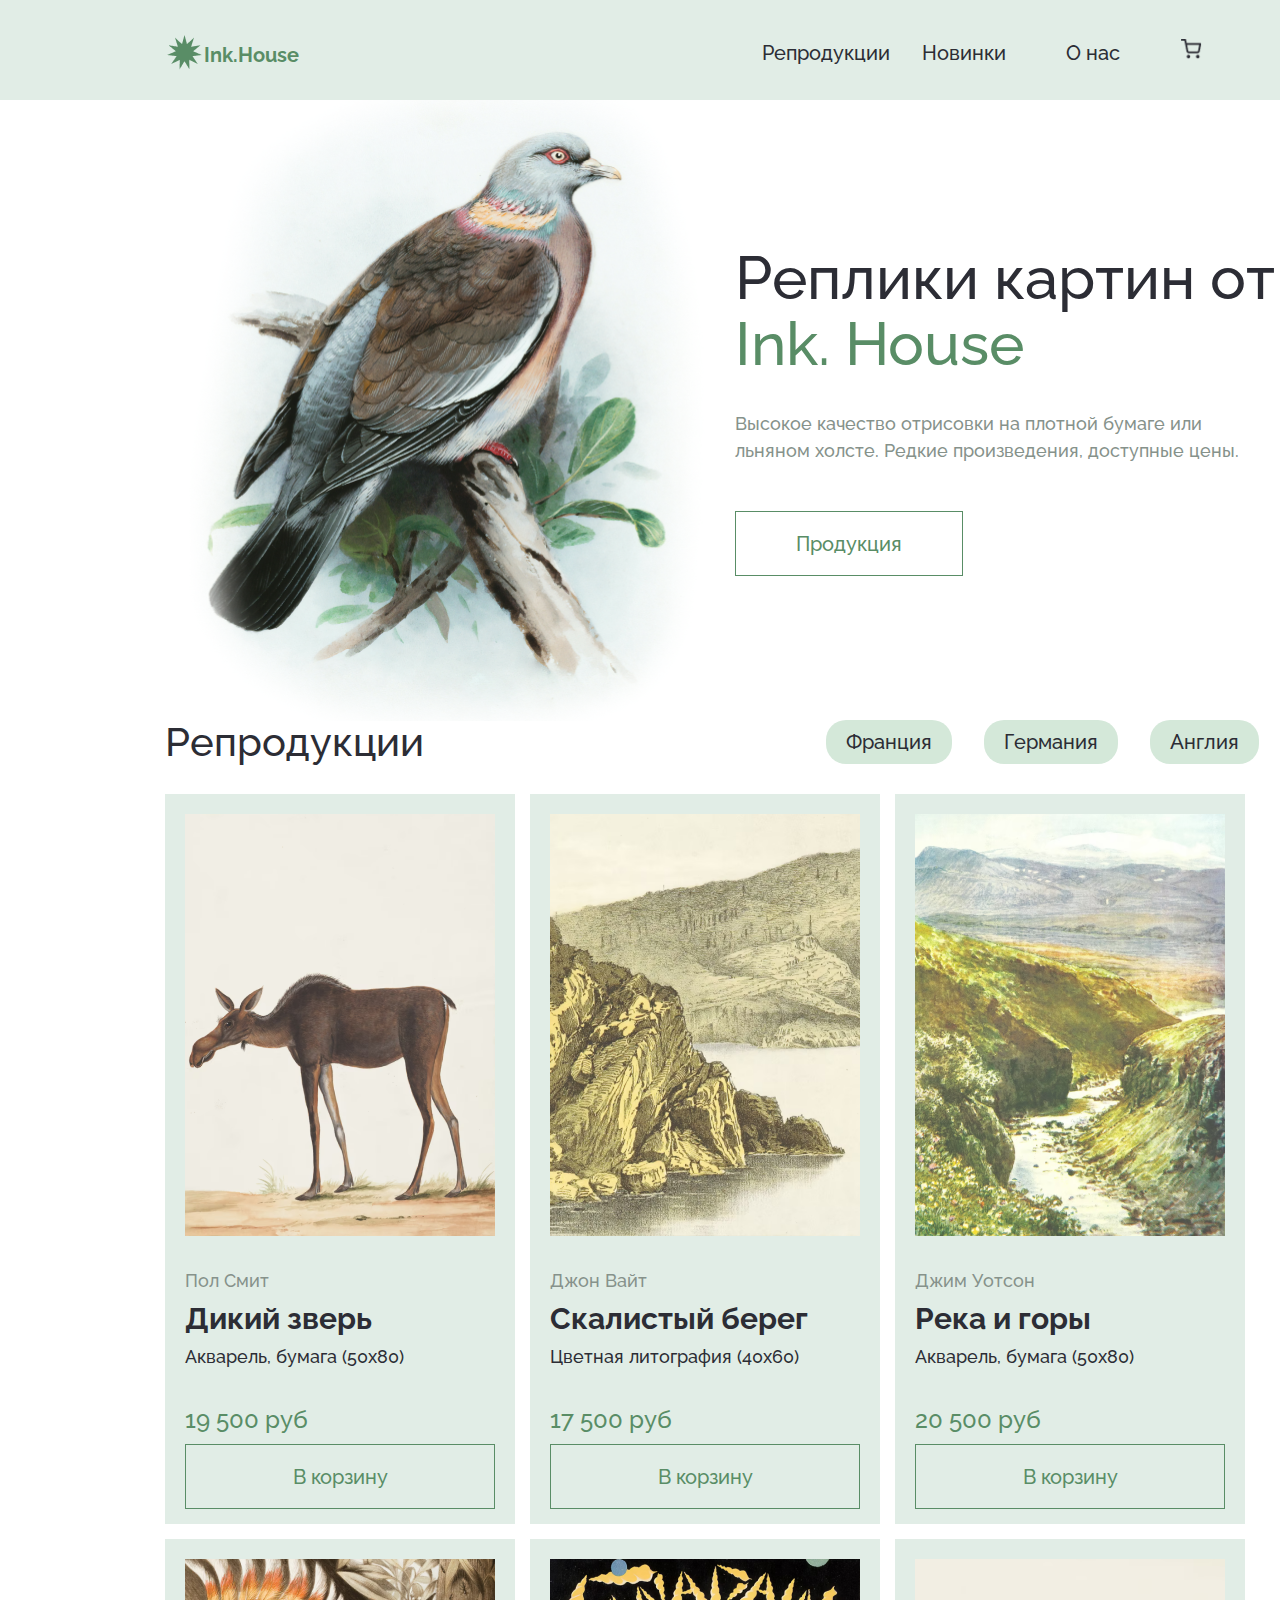
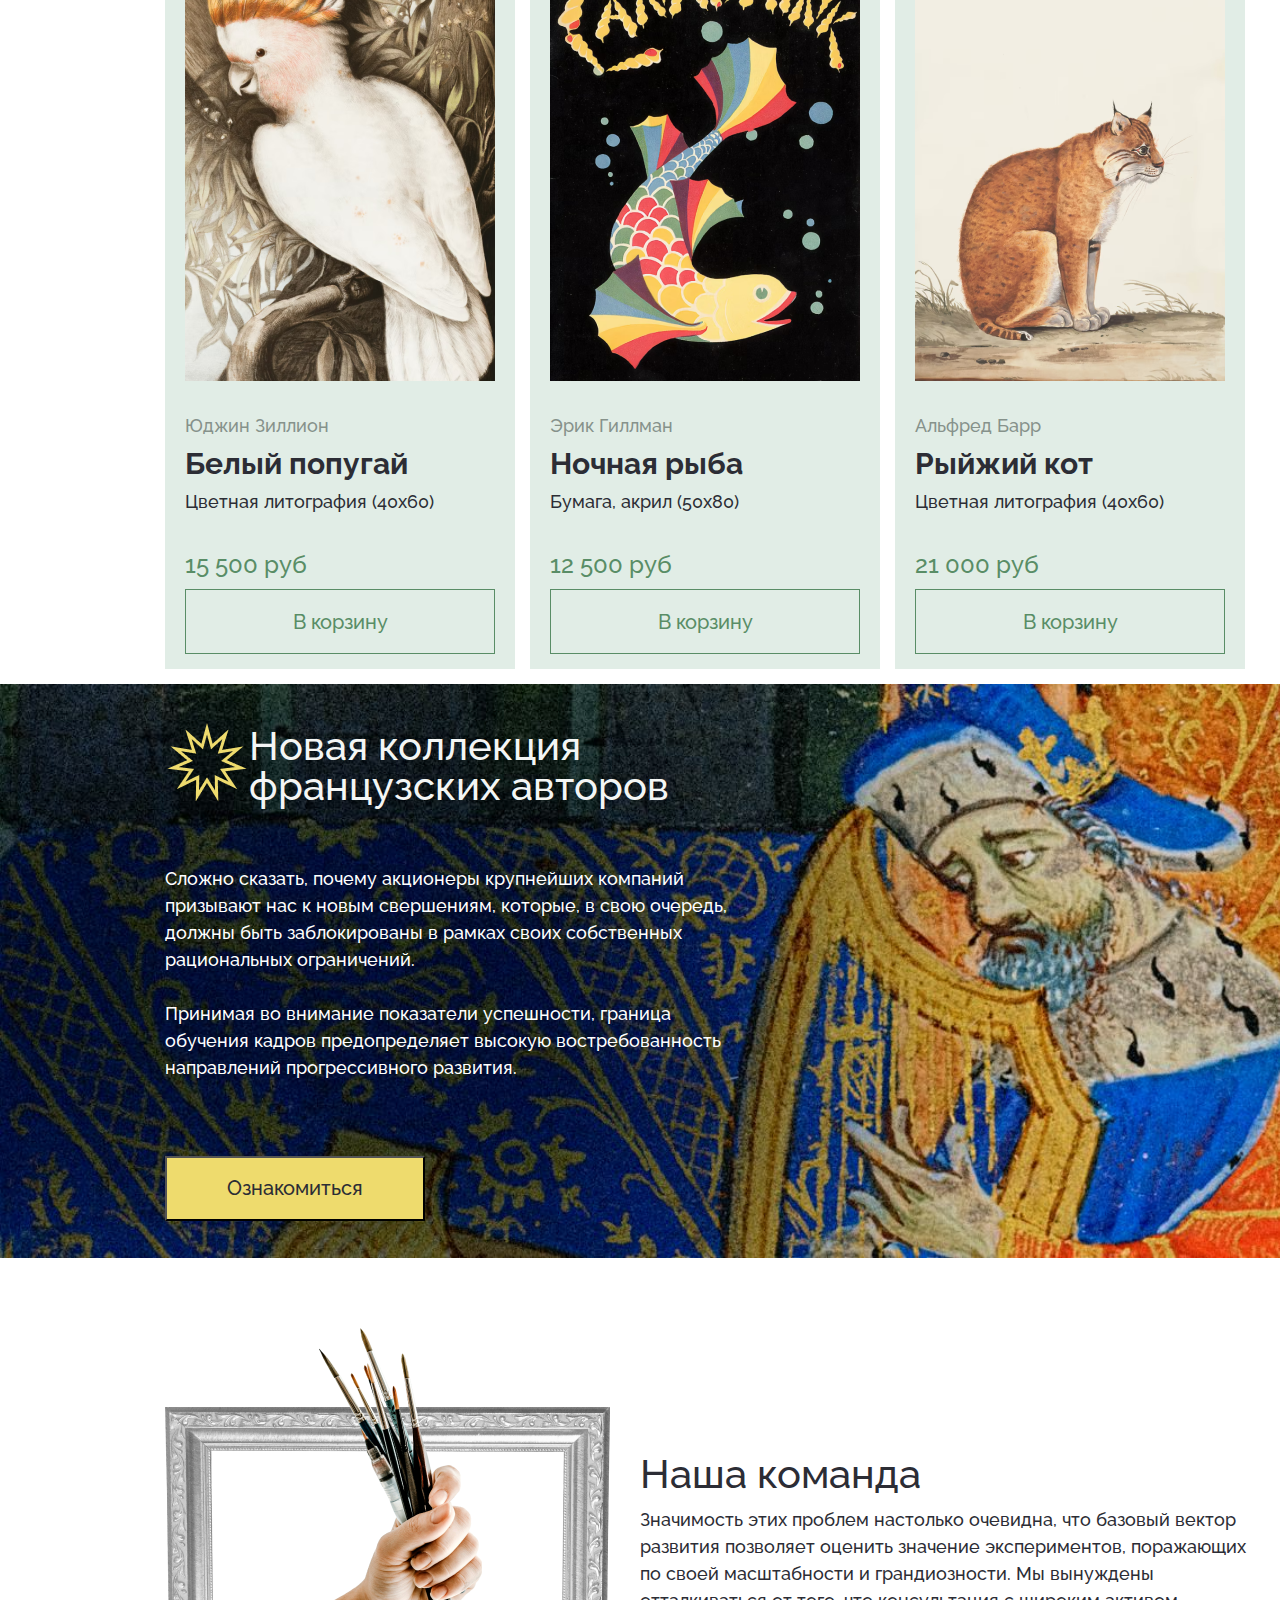
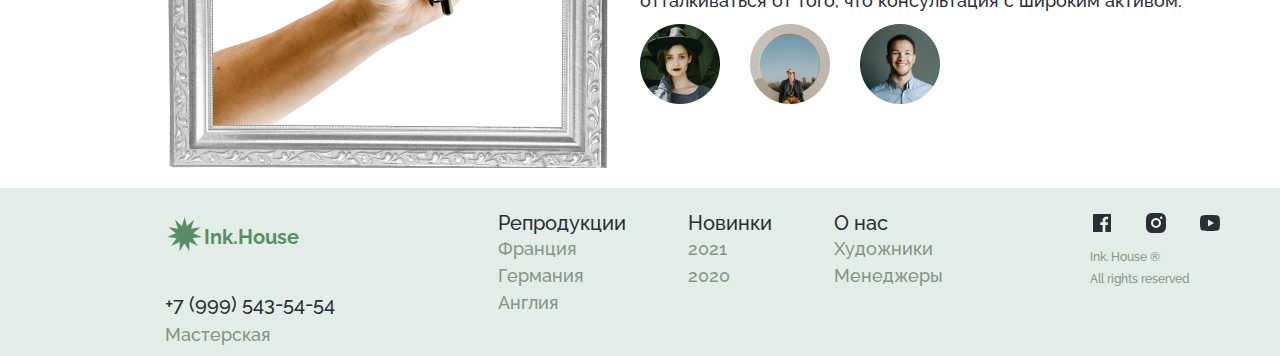
==== england.html @ 2330edd9 "Website Ink.House" ====
<!DOCTYPE html>
<html lang="en">
  <head>
    <link rel="stylesheet" href="./styles/styles.css" />
    <link rel="preconnect" href="https://fonts.googleapis.com" />
    <link rel="preconnect" href="https://fonts.gstatic.com" crossorigin />
    <link
      href="https://fonts.googleapis.com/css2?family=Montserrat:wght@200;300&family=Nunito+Sans:opsz,wght@6..12,300;6..12,400;6..12,600;6..12,700;6..12,800&family=Raleway:ital,wght@0,100;0,200;0,300;0,400;0,500;0,600;0,700;0,800;0,900;1,100;1,200;1,300;1,400;1,500;1,600;1,700;1,800;1,900&display=swap"
      rel="stylesheet"
    />
    <meta charset="UTF-8" />
    <meta name="viewport" content="width=device-width, initial-scale=1.0" />
    <title>Document</title>
  </head>
  <body>
    <header>
      <div class="name_website">
        <div class="name_Ink_house">
          <table>
            <tr>
              <td>
                <img
                  class="name_icon_star"
                  src="./images/header/Star 1.png"
                  alt="Star_picture"
                />
              </td>
              <td class="name_ink">Ink.House</td>
            </tr>
          </table>
        </div>
        <div class="name_reproductions">
          <a class="rep_position" href="">Репродукции</a>
        </div>
        <div class="name_new_things">
          <a class="rep_position" href="">Новинки</a>
        </div>
        <div class="name_about"><a class="rep_position" href="">О нас</a></div>
        <div class="name_basket">
          <a class="rep_position" href="">
            <img
              class="name_icon_basket"
              src="./images/header/cart.png"
              alt="basket_icon"
              href=""
            />
          </a>
        </div>
      </div>
    </header>
    <main>
      <section>
        <div class="main">
          <div class="main_bird">

          </div>
          <div class="main_intro">
            <div class="main_intro_elements">
              <div class="main_intro_e1">
                Реплики картин от <span class="main_ink">Ink. House</span>
              </div>
              <div class="main_intro_e2">
                Высокое качество отрисовки на плотной бумаге или льняном холсте.
                Редкие произведения, доступные цены.
              </div>
              <div class="main_intro_e3">
                <button class="main_intro_e31">Продукция</button>
              </div>
            </div>
          </div>
        </div>
      </section>
      <section>
        <div class="reproduction">
          <div class="repro">
            <p class="reproduction_e1">Репродукции</p>
            <nav class="reproduction_buttons">
              <a class="rep_button" href="/" aria-current="page">Франция</a>
              <a class="rep_button" href="/germany.html" aria-current="page"
                >Германия</a
              >
              <a class="rep_button" href="/england.html" aria-current="page"
                >Англия</a
              >
            </nav>
          </div>
          <div class="england_all_cards">
            <div class="england_cards">
              <img
                class="card1"
                src="./images/england/03.png"
                alt="picture03"
              />
              <p class="cards_author">Пол Смит</p>
              <h4><b>Дикий зверь</b></h4>
              <p class="cards_materials">Акварель, бумага (50х80)</p>
              <br />
              <p class="cards_prize">19 500 руб</p>
              <button class="cards_basket">В корзину</button>
            </div>
            <div class="england_cards">
              <img
                class="card1"
                src="./images/england/04.png"
                alt="picture04"
              />

              <p class="cards_author">Джон Вайт</p>
              <h4><b>Скалистый берег</b></h4>
              <p class="cards_materials">Цветная литография (40х60)</p>
              <br />
              <p class="cards_prize">17 500 руб</p>
              <button class="cards_basket">В корзину</button>
            </div>
            <div class="england_cards">
              <img
                class="card1"
                src="./images/england/05.png"
                alt="picture05"
              />
              <p class="cards_author">Джим Уотсон</p>
              <h4><b>Река и горы</b></h4>
              <p class="cards_materials">Акварель, бумага (50х80)</p>
              <br />
              <p class="cards_prize">20 500 руб</p>
              <button class="cards_basket">В корзину</button>
            </div>
            <div class="england_cards">
              <img
                class="card1"
                src="./images/england/06.png"
                alt="picture06"
              />

              <p class="cards_author">Юджин Зиллион</p>
              <h4><b>Белый попугай</b></h4>
              <p class="cards_materials">Цветная литография (40х60)</p>
              <br />
              <p class="cards_prize">15 500 руб</p>
              <button class="cards_basket">В корзину</button>
            </div>
            <div class="england_cards">
              <img
                class="card1"
                src="./images/england/07.png"
                alt="picture07"
              />
              <p class="cards_author">Эрик Гиллман</p>
              <h4><b>Ночная рыба</b></h4>
              <p class="cards_materials">Бумага, акрил (50х80)</p>
              <br />
              <p class="cards_prize">12 500 руб</p>

              <button class="cards_basket">В корзину</button>
            </div>
            <div class="england_cards">
              <img
                class="card1"
                src="./images/england/08.png"
                alt="picture08"
              />

              <p class="cards_author">Альфред Барр</p>
              <h4><b>Рыйжий кот</b></h4>
              <p class="cards_materials">Цветная литография (40х60)</p>
              <br />
              <p class="cards_prize">21 000 руб</p>

              <button class="cards_basket">В корзину</button>
            </div>
          </div>
        </div>
      </section>
      <section>
        <div class="new_collection">
          <div class="collection_title">
            <table>
              <tr>
                <td>
                  <img
                    class="name_collection_star"
                    src="./images/new_collections/Star 2.png"
                    alt="Star_picture_collection"
                  />
                </td>
                <td class="name_ink">
                  Новая коллекция <br />французских авторов
                </td>
              </tr>
            </table>
          </div>
          <div class="collection_text">
            Сложно сказать, почему акционеры крупнейших компаний <br />
            призывают нас к новым свершениям, которые, в свою очередь,
            <br />должны быть заблокированы в рамках своих собственных <br />
            рациональных ограничений. <br />
            <br />
            Принимая во внимание показатели успешности, граница <br />обучения
            кадров предопределяет высокую востребованность <br />
            направлений прогрессивного развития.
          </div>
          <div class="collection_button">
            <button class="collection_button_text">Ознакомиться</button>
          </div>
        </div>
      </section>
      <section>
        <div class="team">
          <div class="team_about">
            <div class="team_image">
              <img
                src="./images/team/Group 210.png"
                alt="team_picture_group210"
              />
            </div>
            <div class="team_text">
              <h2>Наша команда</h2>
              <p class="team_describtion">
                Значимость этих проблем настолько очевидна, что базовый вектор
                развития позволяет оценить значение экспериментов, поражающих
                по своей масштабности и грандиозности. Мы вынуждены
                отталкиваться от того, что консультация с широким активом.
              </p>
              <div class="team_photos">
                <div class="photo">
                  <img src="./images/team/Ellipse 30.png" alt="photo30" />
                </div>
                <div class="photo">
                  <img src="./images/team/Ellipse 31.jpg" alt="photo31" />
                </div>
                <div class="photo">
                  <img src="./images/team/Ellipse 32.jpg" alt="photo32" />
                </div>
              </div>
            </div>
          </div>
        </div>
      </section>
    </main>
    <footer>
      <div class="footer_nav">
        <div class="footer_part1">
          <div class="footer_logo">
            <table>
              <tr>
                <td>
                  <img
                    class="footer_logo_icon"
                    src="./images/footer/Star 1.png"
                    alt="logo_picture"
                  />
                </td>
                <td class="name_ink">Ink.House</td>
              </tr>
            </table>
          </div>
          <div class="footer_contacts">
            <p class="footer_tel">+7 (999) 543-54-54</p>
            <p class="footer_craft">Мастерская</p>
          </div>
        </div>
        <div class="footer_part2">
          <div class="footer_navigation">
            <nav class="footer_style">
              <ul>
                Репродукции
              </ul>
              <li><a href="" aria-current="page">Франция</a></li>
              <li><a href="/germany.html" aria-current="page">Германия</a></li>
              <li><a href="/england.html" aria-current="page">Англия</a></li>
            </nav>
            <nav class="footer_new">
              <ul>
                Новинки
              </ul>
              <li><a href="" aria-current="page">2021</a></li>
              <li><a href="" aria-current="page">2020</a></li>
            </nav>
            <nav class="footer_">
              <ul>
                О нас
              </ul>
              <li><a href="" aria-current="page">Художники</a></li>
              <li><a href="" aria-current="page">Менеджеры</a></li>
            </nav>
          </div>
        </div>

        <div class="footer_part3">
          <div class="footer_icons">
            <a href=""
              ><img src="./images/footer/Frame.svg" alt="icon_fb" href=""
            /></a>
            <a href=""
              ><img src="./images/footer/Frame2.svg" alt="icon_ig" href=""
            /></a>
            <a href=""
              ><img src="./images/footer/Frame3.svg" alt="icon_yt" href=""
            /></a>
          </div>
          <p class="footer_copyright">Ink. House ®</p>
          <p class="footer_copyright">All rights reserved</p>
        </div>
      </div>
    </footer>
  </body>
</html>
---- styles/styles.css ----
@import url(./config.css);
@import url(./header.css);
@import url(./main.css);
@import url(./reproduction.css);
@import url(./new_collection.css);
@import url(./team.css);
@import url(./footer.css);
@import url(../germany_styles.css);
@import url(../england.css);
main {
  width: 1440px;
  height: auto;
  margin: 0 auto;
}
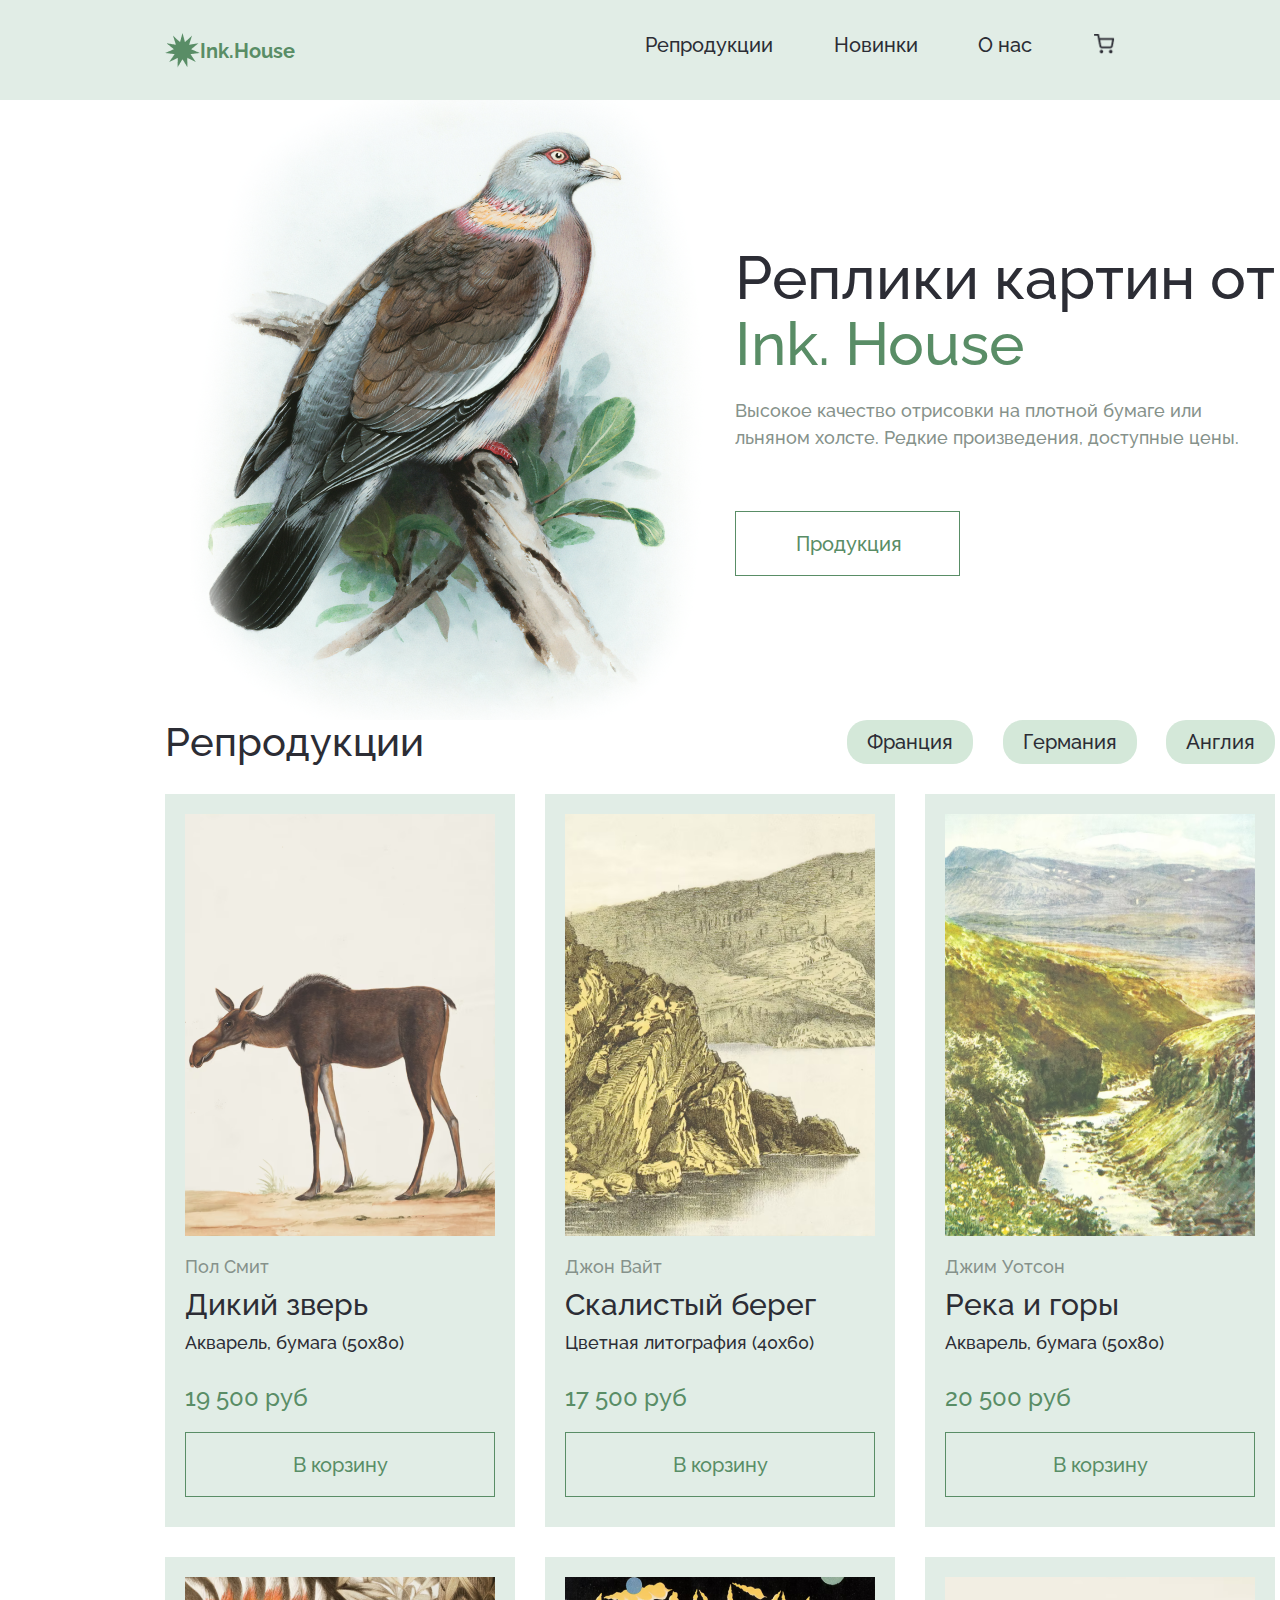
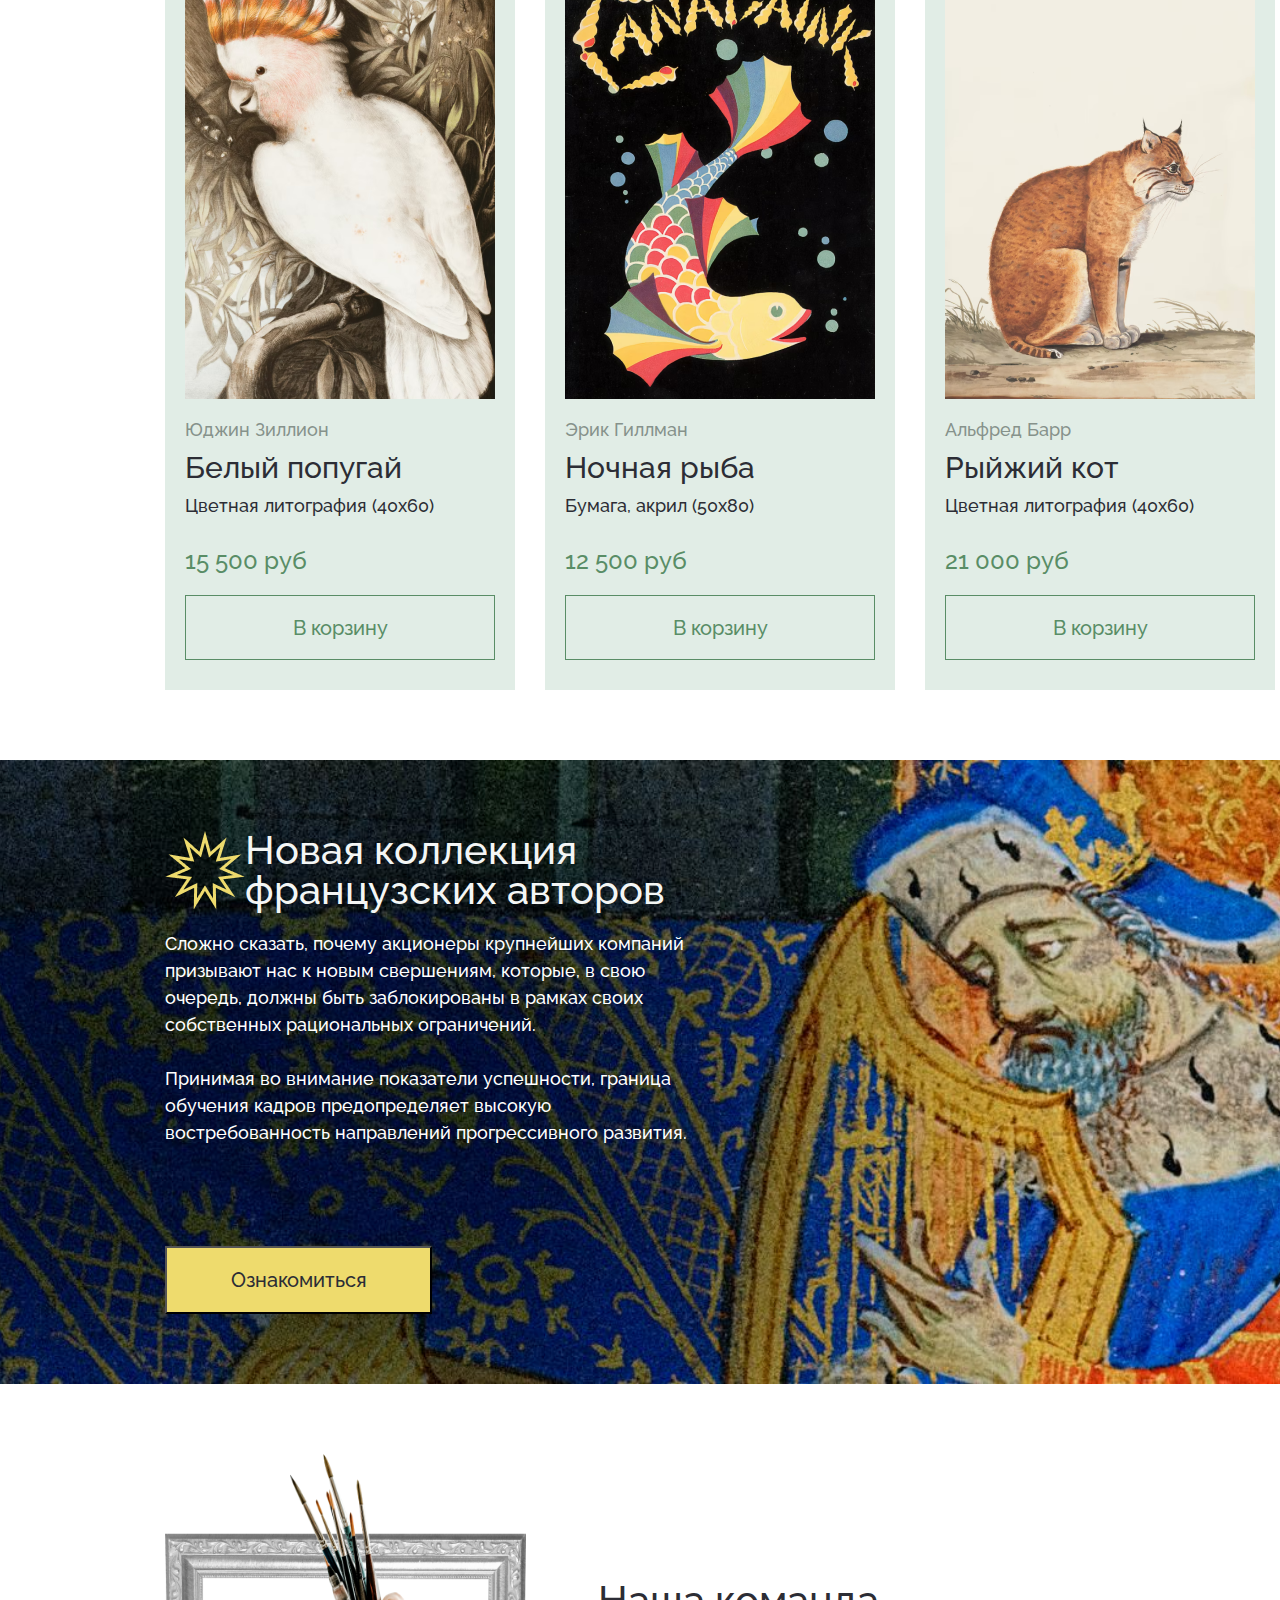
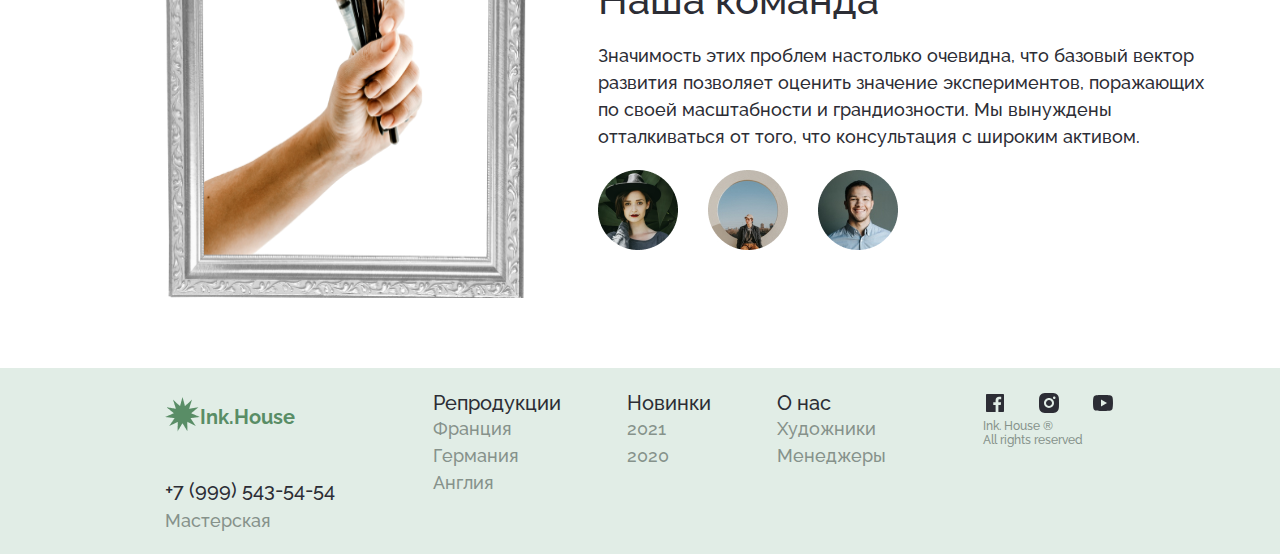
==== commit 1df9b4f8: "correct 3.0" ====
--- a/england.html
+++ b/england.html
@@ -13,30 +13,28 @@
     <title>Document</title>
   </head>
   <body>
-    <header>
-      <div class="name_website">
-        <div class="name_Ink_house">
-          <table>
-            <tr>
-              <td>
-                <img
-                  class="name_icon_star"
-                  src="./images/header/Star 1.png"
-                  alt="Star_picture"
-                />
-              </td>
-              <td class="name_ink">Ink.House</td>
-            </tr>
-          </table>
-        </div>
-        <div class="name_reproductions">
+    <header class="name_website">
+      <div class="name_Ink_house">
+        <div class="name_icon">
+          <img
+            class="name_icon_star"
+            src="./images/header/Star 1.png"
+            alt="Star_picture"
+          />
+        </div>
+        <div class="name_ink">Ink.House</div>
+      </div>
+      <nav class="name_menu">
+        <li class="name_reproduction">
           <a class="rep_position" href="">Репродукции</a>
-        </div>
-        <div class="name_new_things">
+        </li>
+        <li class="name_new_products">
           <a class="rep_position" href="">Новинки</a>
-        </div>
-        <div class="name_about"><a class="rep_position" href="">О нас</a></div>
-        <div class="name_basket">
+        </li>
+        <li class="name_about_us">
+          <a class="rep_position" href="">О нас</a>
+        </li>
+        <li class="name_basket">
           <a class="rep_position" href="">
             <img
               class="name_icon_basket"
@@ -45,35 +43,62 @@
               href=""
             />
           </a>
-        </div>
+        </li>
+      </nav>
+      <div class="mobile_menu">
+        <nav role="mobile_navigation">
+          <div id="mobile_menu_toggle">
+            <input class="mobile_checkbox" type="checkbox" />
+            <span class="mobile_burger"></span>
+            <span class="mobile_burger"></span>
+            <span class="mobile_burger"></span>
+            <ul class="mobile_list" id="mobile_menu_list">
+              <a href=""><li class="mobile_position">Новинки</li></a>
+              <a href=""><li class="mobile_position">Репродукции</li></a>
+              <a href=""><li class="mobile_position">О нас</li></a>
+            </ul>
+          </div>
+        </nav>
+        <a class="mobile_basket_position" href="">
+          <img
+            class="name_icon_basket"
+            src="./images/header/cart.png"
+            alt="basket_icon"
+            href=""
+          />
+        </a>
       </div>
     </header>
     <main>
-      <section>
-        <div class="main">
-          <div class="main_bird">
-
-          </div>
-          <div class="main_intro">
-            <div class="main_intro_elements">
-              <div class="main_intro_e1">
-                Реплики картин от <span class="main_ink">Ink. House</span>
-              </div>
-              <div class="main_intro_e2">
-                Высокое качество отрисовки на плотной бумаге или льняном холсте.
-                Редкие произведения, доступные цены.
-              </div>
-              <div class="main_intro_e3">
-                <button class="main_intro_e31">Продукция</button>
+      <section class="main">
+        <div class="container">
+          <div class="main_page">
+            <div class="main_bird">
+              <img
+                class="main_picture"
+                src="./images/main/Layer 0 1.png"
+                alt=""
+              />
+            </div>
+            <div class="main_intro">
+              <div class="main_intro_text">
+                <h2 class="main_title">
+                  Реплики картин от <span class="main_ink">Ink. House</span>
+                </h2>
+                <p class="main_text">
+                  Высокое качество отрисовки на плотной бумаге или льняном
+                  холсте. Редкие произведения, доступные цены.
+                </p>
+                <button class="main_button">Продукция</button>
               </div>
             </div>
           </div>
         </div>
       </section>
-      <section>
-        <div class="reproduction">
-          <div class="repro">
-            <p class="reproduction_e1">Репродукции</p>
+      <section class="reproduction">
+        <div class="container">
+          <div class="reproduction_menu">
+            <h2 class="reproduction_title">Репродукции</h2>
             <nav class="reproduction_buttons">
               <a class="rep_button" href="/" aria-current="page">Франция</a>
               <a class="rep_button" href="/germany.html" aria-current="page"
@@ -86,135 +111,130 @@
           </div>
           <div class="england_all_cards">
             <div class="england_cards">
-              <img
-                class="card1"
-                src="./images/england/03.png"
-                alt="picture03"
-              />
+              <div class="card1">
+                <img
+                  class="rep_picture_card"
+                  src="./images/england/03.png"
+                  alt="picture03"
+                />
+              </div>
               <p class="cards_author">Пол Смит</p>
-              <h4><b>Дикий зверь</b></h4>
+              <h4 class="cards_title">Дикий зверь</h4>
               <p class="cards_materials">Акварель, бумага (50х80)</p>
-              <br />
               <p class="cards_prize">19 500 руб</p>
               <button class="cards_basket">В корзину</button>
             </div>
             <div class="england_cards">
-              <img
-                class="card1"
-                src="./images/england/04.png"
-                alt="picture04"
-              />
-
+              <div class="card1">
+                <img
+                  class="rep_picture_card"
+                  src="./images/england/04.png"
+                  alt="picture04"
+                />
+              </div>
               <p class="cards_author">Джон Вайт</p>
-              <h4><b>Скалистый берег</b></h4>
+              <h4 class="cards_title">Скалистый берег</h4>
               <p class="cards_materials">Цветная литография (40х60)</p>
-              <br />
               <p class="cards_prize">17 500 руб</p>
               <button class="cards_basket">В корзину</button>
             </div>
             <div class="england_cards">
-              <img
-                class="card1"
-                src="./images/england/05.png"
-                alt="picture05"
-              />
+              <div class="card1">
+                <img
+                  class="rep_picture_card"
+                  src="./images/england/05.png"
+                  alt="picture05"
+                />
+              </div>
               <p class="cards_author">Джим Уотсон</p>
-              <h4><b>Река и горы</b></h4>
+              <h4 class="cards_title">Река и горы</h4>
               <p class="cards_materials">Акварель, бумага (50х80)</p>
-              <br />
               <p class="cards_prize">20 500 руб</p>
               <button class="cards_basket">В корзину</button>
             </div>
             <div class="england_cards">
-              <img
-                class="card1"
-                src="./images/england/06.png"
-                alt="picture06"
-              />
-
+              <div class="card1">
+                <img
+                  class="rep_picture_card"
+                  src="./images/england/06.png"
+                  alt="picture06"
+                />
+              </div>
               <p class="cards_author">Юджин Зиллион</p>
-              <h4><b>Белый попугай</b></h4>
+              <h4 class="cards_title">Белый попугай</h4>
               <p class="cards_materials">Цветная литография (40х60)</p>
-              <br />
               <p class="cards_prize">15 500 руб</p>
               <button class="cards_basket">В корзину</button>
             </div>
             <div class="england_cards">
-              <img
-                class="card1"
-                src="./images/england/07.png"
-                alt="picture07"
-              />
+              <div class="card1">
+                <img
+                  class="rep_picture_card"
+                  src="./images/england/07.png"
+                  alt="picture07"
+                />
+              </div>
               <p class="cards_author">Эрик Гиллман</p>
-              <h4><b>Ночная рыба</b></h4>
+              <h4 class="cards_title">Ночная рыба</h4>
               <p class="cards_materials">Бумага, акрил (50х80)</p>
-              <br />
               <p class="cards_prize">12 500 руб</p>
-
-              <button class="cards_basket">В корзину</button>
-            </div>
-            <div class="england_cards">
-              <img
-                class="card1"
-                src="./images/england/08.png"
-                alt="picture08"
-              />
-
+              <button class="cards_basket">В корзину</button>
+            </div>
+            <div class="england_cards">
+              <div class="card1">
+                <img
+                  class="rep_picture_card"
+                  src="./images/england/08.png"
+                  alt="picture08"
+                />
+              </div>
               <p class="cards_author">Альфред Барр</p>
-              <h4><b>Рыйжий кот</b></h4>
+              <h4 class="cards_title">Рыйжий кот</h4>
               <p class="cards_materials">Цветная литография (40х60)</p>
-              <br />
               <p class="cards_prize">21 000 руб</p>
-
               <button class="cards_basket">В корзину</button>
             </div>
           </div>
         </div>
       </section>
-      <section>
-        <div class="new_collection">
-          <div class="collection_title">
-            <table>
-              <tr>
-                <td>
-                  <img
-                    class="name_collection_star"
-                    src="./images/new_collections/Star 2.png"
-                    alt="Star_picture_collection"
-                  />
-                </td>
-                <td class="name_ink">
-                  Новая коллекция <br />французских авторов
-                </td>
-              </tr>
-            </table>
-          </div>
-          <div class="collection_text">
-            Сложно сказать, почему акционеры крупнейших компаний <br />
-            призывают нас к новым свершениям, которые, в свою очередь,
-            <br />должны быть заблокированы в рамках своих собственных <br />
-            рациональных ограничений. <br />
-            <br />
-            Принимая во внимание показатели успешности, граница <br />обучения
-            кадров предопределяет высокую востребованность <br />
-            направлений прогрессивного развития.
-          </div>
-          <div class="collection_button">
-            <button class="collection_button_text">Ознакомиться</button>
-          </div>
-        </div>
+      <section class="new_collection">
+        <div class="collection_title">
+          <div class="collection_icon">
+            <img
+              class="name_collection_star"
+              src="./images/new_collections/Star 2.png"
+              alt="Star_picture_collection"
+            />
+          </div>
+          <div class="collection_ink">Новая коллекция французских авторов</div>
+        </div>
+        <div class="collection_text">
+          <p>
+            Сложно сказать, почему акционеры крупнейших компаний призывают нас к
+            новым свершениям, которые, в свою очередь, должны быть заблокированы
+            в рамках своих собственных рациональных ограничений.
+          </p>
+          <br />
+          <p>
+            Принимая во внимание показатели успешности, граница обучения кадров
+            предопределяет высокую востребованность направлений прогрессивного
+            развития.
+          </p>
+        </div>
+        <button class="collection_button">Ознакомиться</button>
       </section>
-      <section>
-        <div class="team">
+      <section class="team">
+        <div class="container">
           <div class="team_about">
             <div class="team_image">
               <img
+                class="team_picture"
                 src="./images/team/Group 210.png"
                 alt="team_picture_group210"
               />
             </div>
             <div class="team_text">
-              <h2>Наша команда</h2>
+              <h2 class="team_title">Наша команда</h2>
               <p class="team_describtion">
                 Значимость этих проблем настолько очевидна, что базовый вектор
                 развития позволяет оценить значение экспериментов, поражающих
@@ -237,70 +257,79 @@
         </div>
       </section>
     </main>
-    <footer>
-      <div class="footer_nav">
-        <div class="footer_part1">
-          <div class="footer_logo">
-            <table>
-              <tr>
-                <td>
-                  <img
-                    class="footer_logo_icon"
-                    src="./images/footer/Star 1.png"
-                    alt="logo_picture"
-                  />
-                </td>
-                <td class="name_ink">Ink.House</td>
-              </tr>
-            </table>
-          </div>
-          <div class="footer_contacts">
-            <p class="footer_tel">+7 (999) 543-54-54</p>
-            <p class="footer_craft">Мастерская</p>
-          </div>
-        </div>
-        <div class="footer_part2">
-          <div class="footer_navigation">
-            <nav class="footer_style">
-              <ul>
-                Репродукции
-              </ul>
-              <li><a href="" aria-current="page">Франция</a></li>
-              <li><a href="/germany.html" aria-current="page">Германия</a></li>
-              <li><a href="/england.html" aria-current="page">Англия</a></li>
-            </nav>
-            <nav class="footer_new">
-              <ul>
-                Новинки
-              </ul>
-              <li><a href="" aria-current="page">2021</a></li>
-              <li><a href="" aria-current="page">2020</a></li>
-            </nav>
-            <nav class="footer_">
-              <ul>
-                О нас
-              </ul>
-              <li><a href="" aria-current="page">Художники</a></li>
-              <li><a href="" aria-current="page">Менеджеры</a></li>
-            </nav>
-          </div>
-        </div>
+    <footer class="footer_nav">
+      <div class="footer_logo">
+        <div>
+          <img
+            class="footer_logo_icon"
+            src="./images/footer/Star 1.png"
+            alt="logo_picture"
+          />
+        </div>
+        <div class="name_ink">Ink.House</div>
+      </div>
+      <div class="footer_contacts">
+        <a class="footer_tel" href="tel:+79995435454"> +7 (999) 543-54-54</a>
+        <p class="footer_craft">Мастерская</p>
+      </div>
 
-        <div class="footer_part3">
-          <div class="footer_icons">
-            <a href=""
-              ><img src="./images/footer/Frame.svg" alt="icon_fb" href=""
-            /></a>
-            <a href=""
-              ><img src="./images/footer/Frame2.svg" alt="icon_ig" href=""
-            /></a>
-            <a href=""
-              ><img src="./images/footer/Frame3.svg" alt="icon_yt" href=""
-            /></a>
-          </div>
-          <p class="footer_copyright">Ink. House ®</p>
-          <p class="footer_copyright">All rights reserved</p>
-        </div>
+      <div class="footer_rep">
+        <nav class="footer_style">
+          <ul class="footer_title_list">
+            Репродукции
+          </ul>
+          <li class="footer_position">
+            <a href="" aria-current="page">Франция</a>
+          </li>
+          <li class="footer_position">
+            <a href="/germany.html" aria-current="page">Германия</a>
+          </li>
+          <li class="footer_position">
+            <a href="/england.html" aria-current="page">Англия</a>
+          </li>
+        </nav>
+      </div>
+      <div class="footer_new">
+        <nav class="footer_style">
+          <ul class="footer_title_list">
+            Новинки
+          </ul>
+          <li class="footer_position">
+            <a href="" aria-current="page">2021</a>
+          </li>
+          <li class="footer_position">
+            <a href="" aria-current="page">2020</a>
+          </li>
+        </nav>
+      </div>
+      <div class="footer_about">
+        <nav class="footer_style">
+          <ul class="footer_title_list">
+            О нас
+          </ul>
+          <li class="footer_position">
+            <a href="" aria-current="page">Художники</a>
+          </li>
+          <li class="footer_position">
+            <a href="" aria-current="page">Менеджеры</a>
+          </li>
+        </nav>
+      </div>
+
+      <div class="footer_icons">
+        <div class="footer_icons_copy">
+          <a href=""
+            ><img src="./images/footer/Frame.svg" alt="icon_fb" href=""
+          /></a>
+          <a href=""
+            ><img src="./images/footer/Frame2.svg" alt="icon_ig" href=""
+          /></a>
+          <a href=""
+            ><img src="./images/footer/Frame3.svg" alt="icon_yt" href=""
+          /></a>
+        </div>
+        <p class="footer_copyright">Ink. House ®</p>
+        <p class="footer_copyright">All rights reserved</p>
       </div>
     </footer>
   </body>
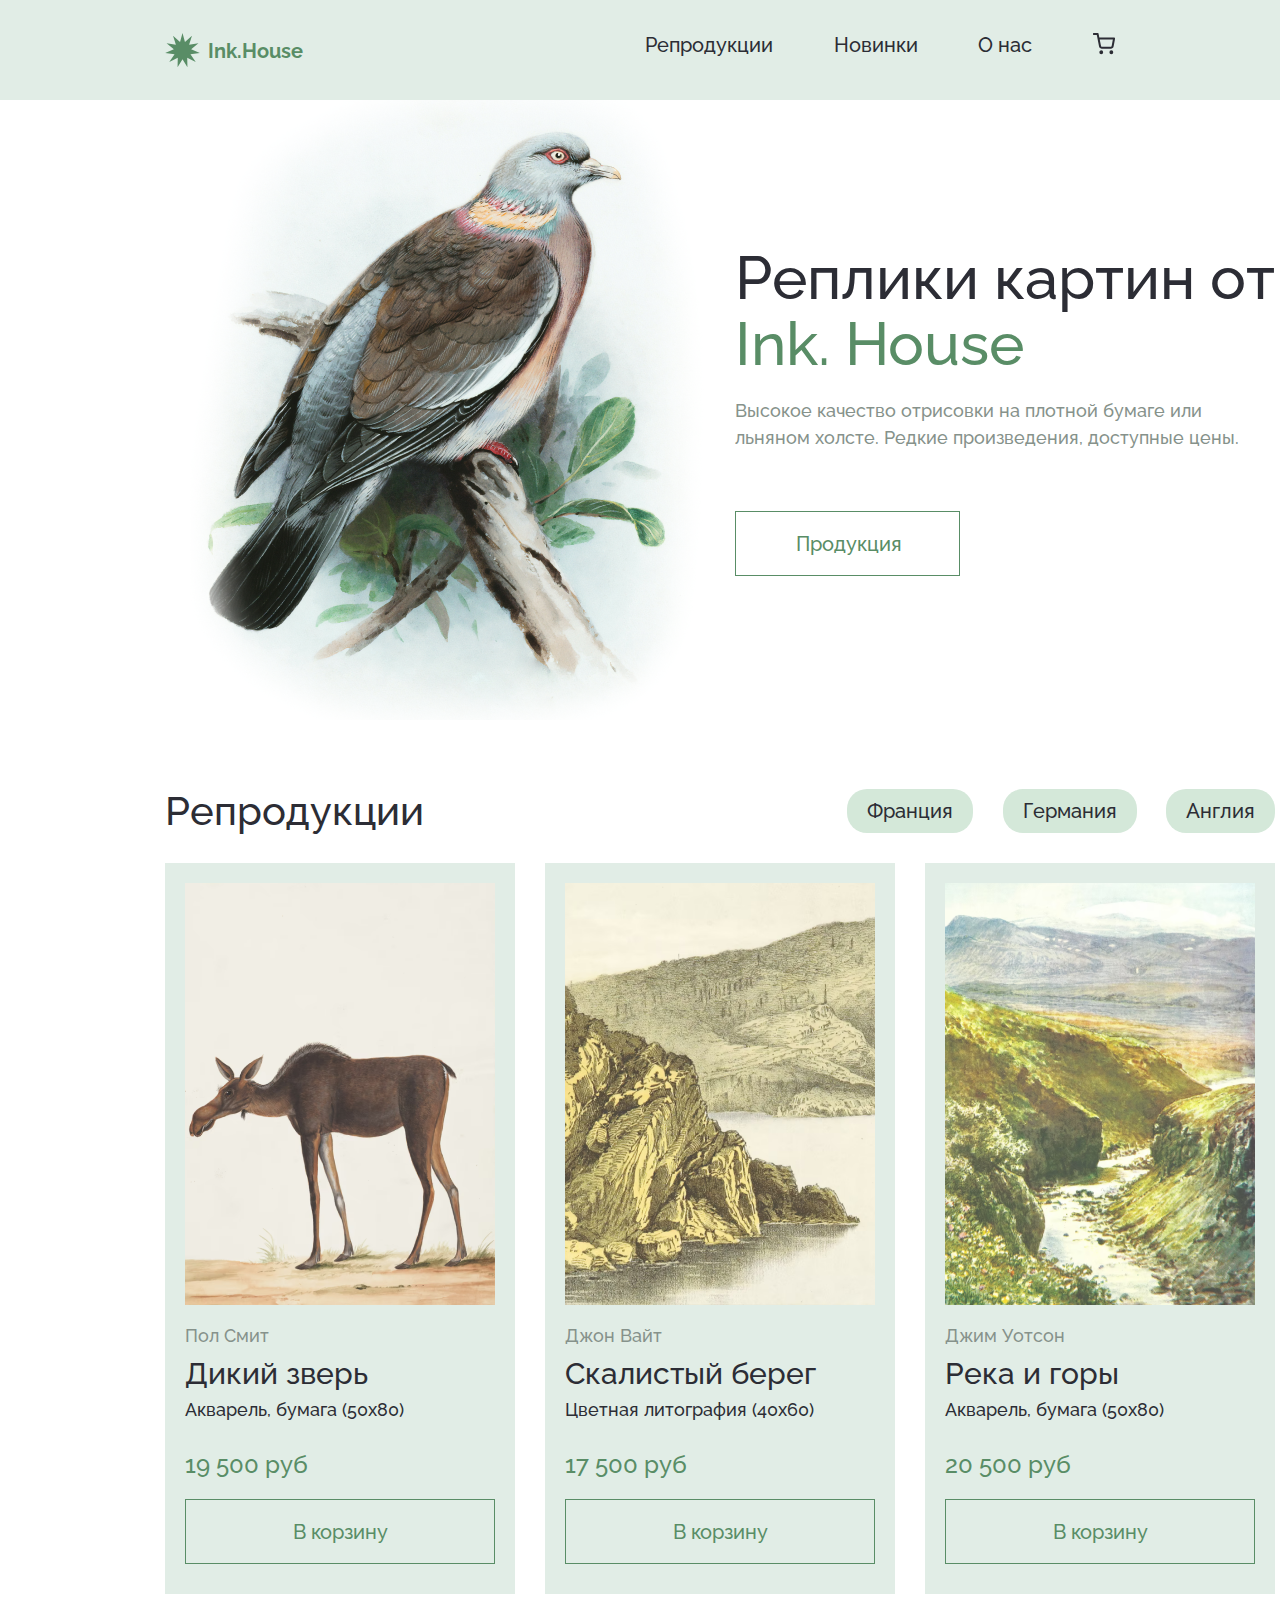
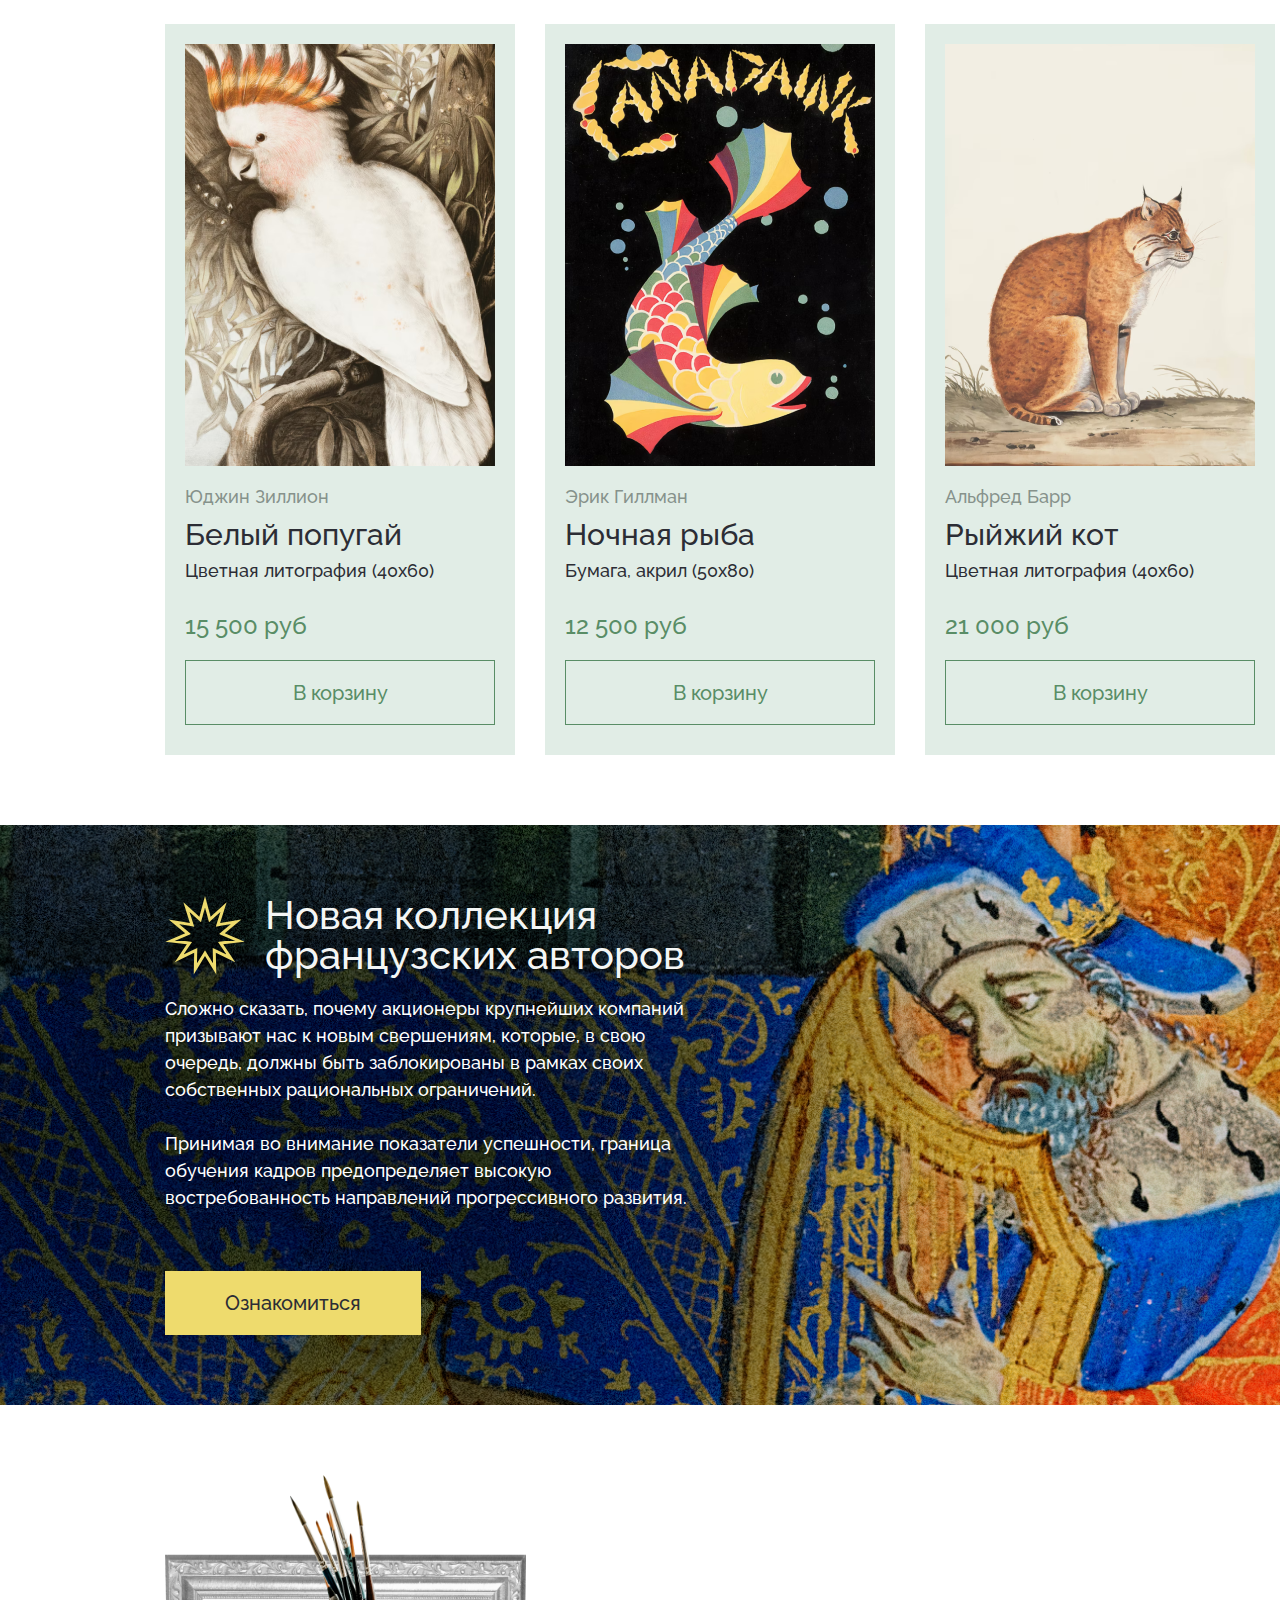
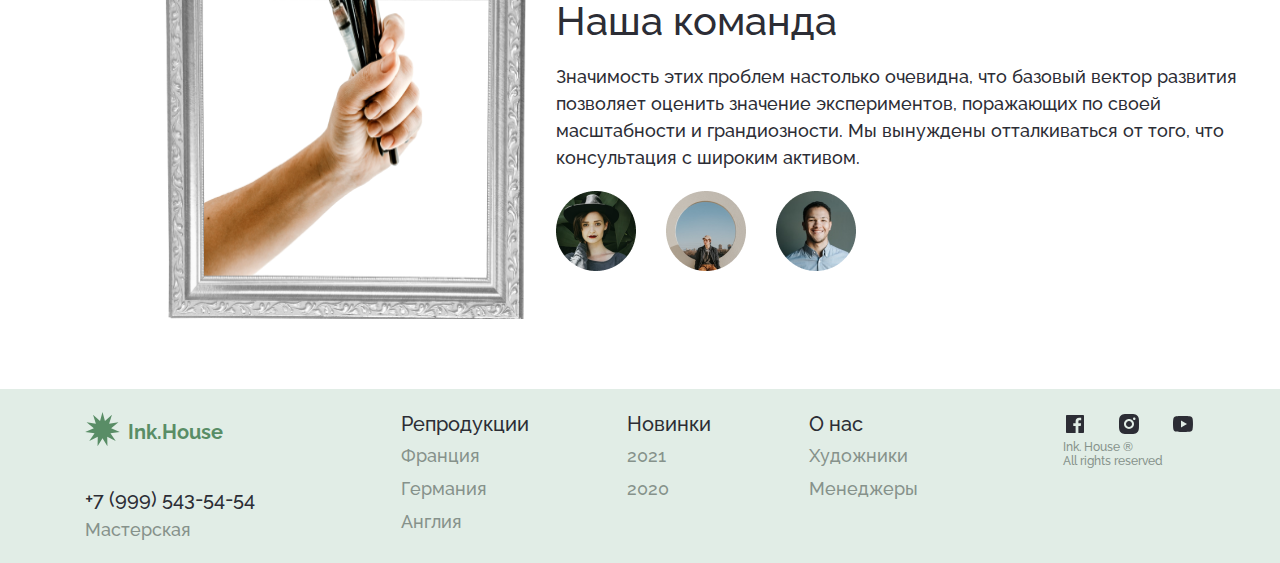
==== commit 8ae46a28: "correct 4.0" ====
--- a/england.html
+++ b/england.html
@@ -14,61 +14,66 @@
   </head>
   <body>
     <header class="name_website">
-      <div class="name_Ink_house">
-        <div class="name_icon">
-          <img
-            class="name_icon_star"
-            src="./images/header/Star 1.png"
-            alt="Star_picture"
-          />
-        </div>
-        <div class="name_ink">Ink.House</div>
-      </div>
-      <nav class="name_menu">
-        <li class="name_reproduction">
-          <a class="rep_position" href="">Репродукции</a>
-        </li>
-        <li class="name_new_products">
-          <a class="rep_position" href="">Новинки</a>
-        </li>
-        <li class="name_about_us">
-          <a class="rep_position" href="">О нас</a>
-        </li>
-        <li class="name_basket">
-          <a class="rep_position" href="">
-            <img
-              class="name_icon_basket"
-              src="./images/header/cart.png"
-              alt="basket_icon"
-              href=""
-            />
-          </a>
-        </li>
-      </nav>
-      <div class="mobile_menu">
-        <nav role="mobile_navigation">
-          <div id="mobile_menu_toggle">
-            <input class="mobile_checkbox" type="checkbox" />
-            <span class="mobile_burger"></span>
-            <span class="mobile_burger"></span>
-            <span class="mobile_burger"></span>
-            <ul class="mobile_list" id="mobile_menu_list">
-              <a href=""><li class="mobile_position">Новинки</li></a>
-              <a href=""><li class="mobile_position">Репродукции</li></a>
-              <a href=""><li class="mobile_position">О нас</li></a>
-            </ul>
-          </div>
-        </nav>
-        <a class="mobile_basket_position" href="">
-          <img
-            class="name_icon_basket"
-            src="./images/header/cart.png"
-            alt="basket_icon"
-            href=""
-          />
-        </a>
+      <div class="container">
+        <div class="name_header">
+          <div class="name_Ink_house">
+            <div class="name_icon">
+              <img
+                class="name_icon_star"
+                src="./images/header/Star1.svg"
+                alt="Star_picture"
+              />
+            </div>
+            <div class="name_ink">Ink.House</div>
+          </div>
+          <nav class="name_menu">
+            <li class="name_reproduction style_name_button">
+              <a class="rep_position" href="">Репродукции</a>
+            </li>
+            <li class="name_new_products style_name_button">
+              <a class="rep_position" href="">Новинки</a>
+            </li>
+            <li class="name_about_us style_name_button">
+              <a class="rep_position" href="">О нас</a>
+            </li>
+            <li class="name_basket">
+              <a class="rep_position" href="">
+                <img
+                  class="name_icon_basket"
+                  src="./images/header/shopping-cart.svg"
+                  alt="basket_icon"
+                  href=""
+                />
+              </a>
+            </li>
+          </nav>
+          <div class="mobile_menu">
+            <nav role="mobile_navigation">
+              <div id="mobile_menu_toggle">
+                <input class="mobile_checkbox" type="checkbox" />
+                <span class="mobile_burger"></span>
+                <span class="mobile_burger"></span>
+                <span class="mobile_burger"></span>
+                <ul class="mobile_list" id="mobile_menu_list">
+                  <a href=""><li class="mobile_position">Новинки</li></a>
+                  <a href=""><li class="mobile_position">Репродукции</li></a>
+                  <a href=""><li class="mobile_position">О нас</li></a>
+                </ul>
+              </div>
+            </nav>
+            <a class="mobile_basket_position" href="">
+              <img
+                class="name_icon_basket"
+                src="./images/header/shopping-cart.svg"
+                alt="basket_icon"
+                href=""
+              />
+            </a>
+          </div>
+        </div>
       </div>
     </header>
+
     <main>
       <section class="main">
         <div class="container">
@@ -76,8 +81,8 @@
             <div class="main_bird">
               <img
                 class="main_picture"
-                src="./images/main/Layer 0 1.png"
-                alt=""
+                src="./images/main/layer01.webp"
+                alt="main_picture"
               />
             </div>
             <div class="main_intro">
@@ -114,7 +119,7 @@
               <div class="card1">
                 <img
                   class="rep_picture_card"
-                  src="./images/england/03.png"
+                  src="./images/england/card_picture03.webp"
                   alt="picture03"
                 />
               </div>
@@ -128,7 +133,7 @@
               <div class="card1">
                 <img
                   class="rep_picture_card"
-                  src="./images/england/04.png"
+                  src="./images/england/card_picture04.webp"
                   alt="picture04"
                 />
               </div>
@@ -142,7 +147,7 @@
               <div class="card1">
                 <img
                   class="rep_picture_card"
-                  src="./images/england/05.png"
+                  src="./images/england/card_picture05.webp"
                   alt="picture05"
                 />
               </div>
@@ -156,7 +161,7 @@
               <div class="card1">
                 <img
                   class="rep_picture_card"
-                  src="./images/england/06.png"
+                  src="./images/england/card_picture06.webp"
                   alt="picture06"
                 />
               </div>
@@ -170,7 +175,7 @@
               <div class="card1">
                 <img
                   class="rep_picture_card"
-                  src="./images/england/07.png"
+                  src="./images/england/card_picture07.webp"
                   alt="picture07"
                 />
               </div>
@@ -184,7 +189,7 @@
               <div class="card1">
                 <img
                   class="rep_picture_card"
-                  src="./images/england/08.png"
+                  src="./images/england/card_picture08.webp"
                   alt="picture08"
                 />
               </div>
@@ -202,7 +207,7 @@
           <div class="collection_icon">
             <img
               class="name_collection_star"
-              src="./images/new_collections/Star 2.png"
+              src="./images/new_collections/Star2.svg"
               alt="Star_picture_collection"
             />
           </div>
@@ -223,13 +228,13 @@
         </div>
         <button class="collection_button">Ознакомиться</button>
       </section>
-      <section class="team">
+            <section class="team">
         <div class="container">
           <div class="team_about">
             <div class="team_image">
               <img
                 class="team_picture"
-                src="./images/team/Group 210.png"
+                src="./images/team/team_picture.webp"
                 alt="team_picture_group210"
               />
             </div>
@@ -243,13 +248,13 @@
               </p>
               <div class="team_photos">
                 <div class="photo">
-                  <img src="./images/team/Ellipse 30.png" alt="photo30" />
+                  <img src="./images/team/team_photo30.webp" alt="photo30" />
                 </div>
                 <div class="photo">
-                  <img src="./images/team/Ellipse 31.jpg" alt="photo31" />
+                  <img src="./images/team/team_photo31.webp" alt="photo31" />
                 </div>
                 <div class="photo">
-                  <img src="./images/team/Ellipse 32.jpg" alt="photo32" />
+                  <img src="./images/team/team_photo32.webp" alt="photo32" />
                 </div>
               </div>
             </div>
@@ -257,79 +262,85 @@
         </div>
       </section>
     </main>
-    <footer class="footer_nav">
-      <div class="footer_logo">
-        <div>
-          <img
-            class="footer_logo_icon"
-            src="./images/footer/Star 1.png"
-            alt="logo_picture"
-          />
-        </div>
-        <div class="name_ink">Ink.House</div>
-      </div>
-      <div class="footer_contacts">
-        <a class="footer_tel" href="tel:+79995435454"> +7 (999) 543-54-54</a>
-        <p class="footer_craft">Мастерская</p>
-      </div>
+    <footer class="footer_all">
+      <div class="container">
+        <div class="footer_nav">
+          <div class="footer_logo">
+            <div>
+              <img
+                class="footer_logo_icon"
+                src="./images/footer/Star1.svg"
+                alt="logo_picture"
+              />
+            </div>
+            <div class="name_ink">Ink.House</div>
+          </div>
+          <div class="footer_contacts">
+            <a class="footer_tel" href="tel:+79995435454">
+              +7 (999) 543-54-54</a
+            >
+            <p class="footer_craft">Мастерская</p>
+          </div>
 
-      <div class="footer_rep">
-        <nav class="footer_style">
-          <ul class="footer_title_list">
-            Репродукции
-          </ul>
-          <li class="footer_position">
-            <a href="" aria-current="page">Франция</a>
-          </li>
-          <li class="footer_position">
-            <a href="/germany.html" aria-current="page">Германия</a>
-          </li>
-          <li class="footer_position">
-            <a href="/england.html" aria-current="page">Англия</a>
-          </li>
-        </nav>
-      </div>
-      <div class="footer_new">
-        <nav class="footer_style">
-          <ul class="footer_title_list">
-            Новинки
-          </ul>
-          <li class="footer_position">
-            <a href="" aria-current="page">2021</a>
-          </li>
-          <li class="footer_position">
-            <a href="" aria-current="page">2020</a>
-          </li>
-        </nav>
-      </div>
-      <div class="footer_about">
-        <nav class="footer_style">
-          <ul class="footer_title_list">
-            О нас
-          </ul>
-          <li class="footer_position">
-            <a href="" aria-current="page">Художники</a>
-          </li>
-          <li class="footer_position">
-            <a href="" aria-current="page">Менеджеры</a>
-          </li>
-        </nav>
-      </div>
+          <div class="footer_rep">
+            <nav class="footer_style">
+              <ul class="footer_title_list">
+                Репродукции
+              </ul>
+              <li class="footer_position">
+                <a href="" aria-current="page">Франция</a>
+              </li>
+              <li class="footer_position">
+                <a href="/germany.html" aria-current="page">Германия</a>
+              </li>
+              <li class="footer_position">
+                <a href="/england.html" aria-current="page">Англия</a>
+              </li>
+            </nav>
+          </div>
+          <div class="footer_new">
+            <nav class="footer_style">
+              <ul class="footer_title_list">
+                Новинки
+              </ul>
+              <li class="footer_position">
+                <a href="" aria-current="page">2021</a>
+              </li>
+              <li class="footer_position">
+                <a href="" aria-current="page">2020</a>
+              </li>
+            </nav>
+          </div>
+          <div class="footer_about">
+            <nav class="footer_style">
+              <ul class="footer_title_list">
+                О нас
+              </ul>
+              <li class="footer_position">
+                <a href="" aria-current="page">Художники</a>
+              </li>
+              <li class="footer_position">
+                <a href="" aria-current="page">Менеджеры</a>
+              </li>
+            </nav>
+          </div>
 
-      <div class="footer_icons">
-        <div class="footer_icons_copy">
-          <a href=""
-            ><img src="./images/footer/Frame.svg" alt="icon_fb" href=""
-          /></a>
-          <a href=""
-            ><img src="./images/footer/Frame2.svg" alt="icon_ig" href=""
-          /></a>
-          <a href=""
-            ><img src="./images/footer/Frame3.svg" alt="icon_yt" href=""
-          /></a>
-        </div>
-        <p class="footer_copyright">Ink. House ®</p>
-        <p class="footer_copyright">All rights reserved</p>
+          <div class="footer_icons">
+            <div class="footer_icons_copy">
+              <a href=""
+                ><img src="./images/footer/Frame.svg" alt="icon_fb" href=""
+              /></a>
+              <a href=""
+                ><img src="./images/footer/Frame2.svg" alt="icon_ig" href=""
+              /></a>
+              <a href=""
+                ><img src="./images/footer/Frame3.svg" alt="icon_yt" href=""
+              /></a>
+            </div>
+            <p class="footer_copyright">Ink. House ®</p>
+            <p class="footer_copyright">All rights reserved</p>
+          </div>
+        </div>
       </div>
     </footer>
   </body>
